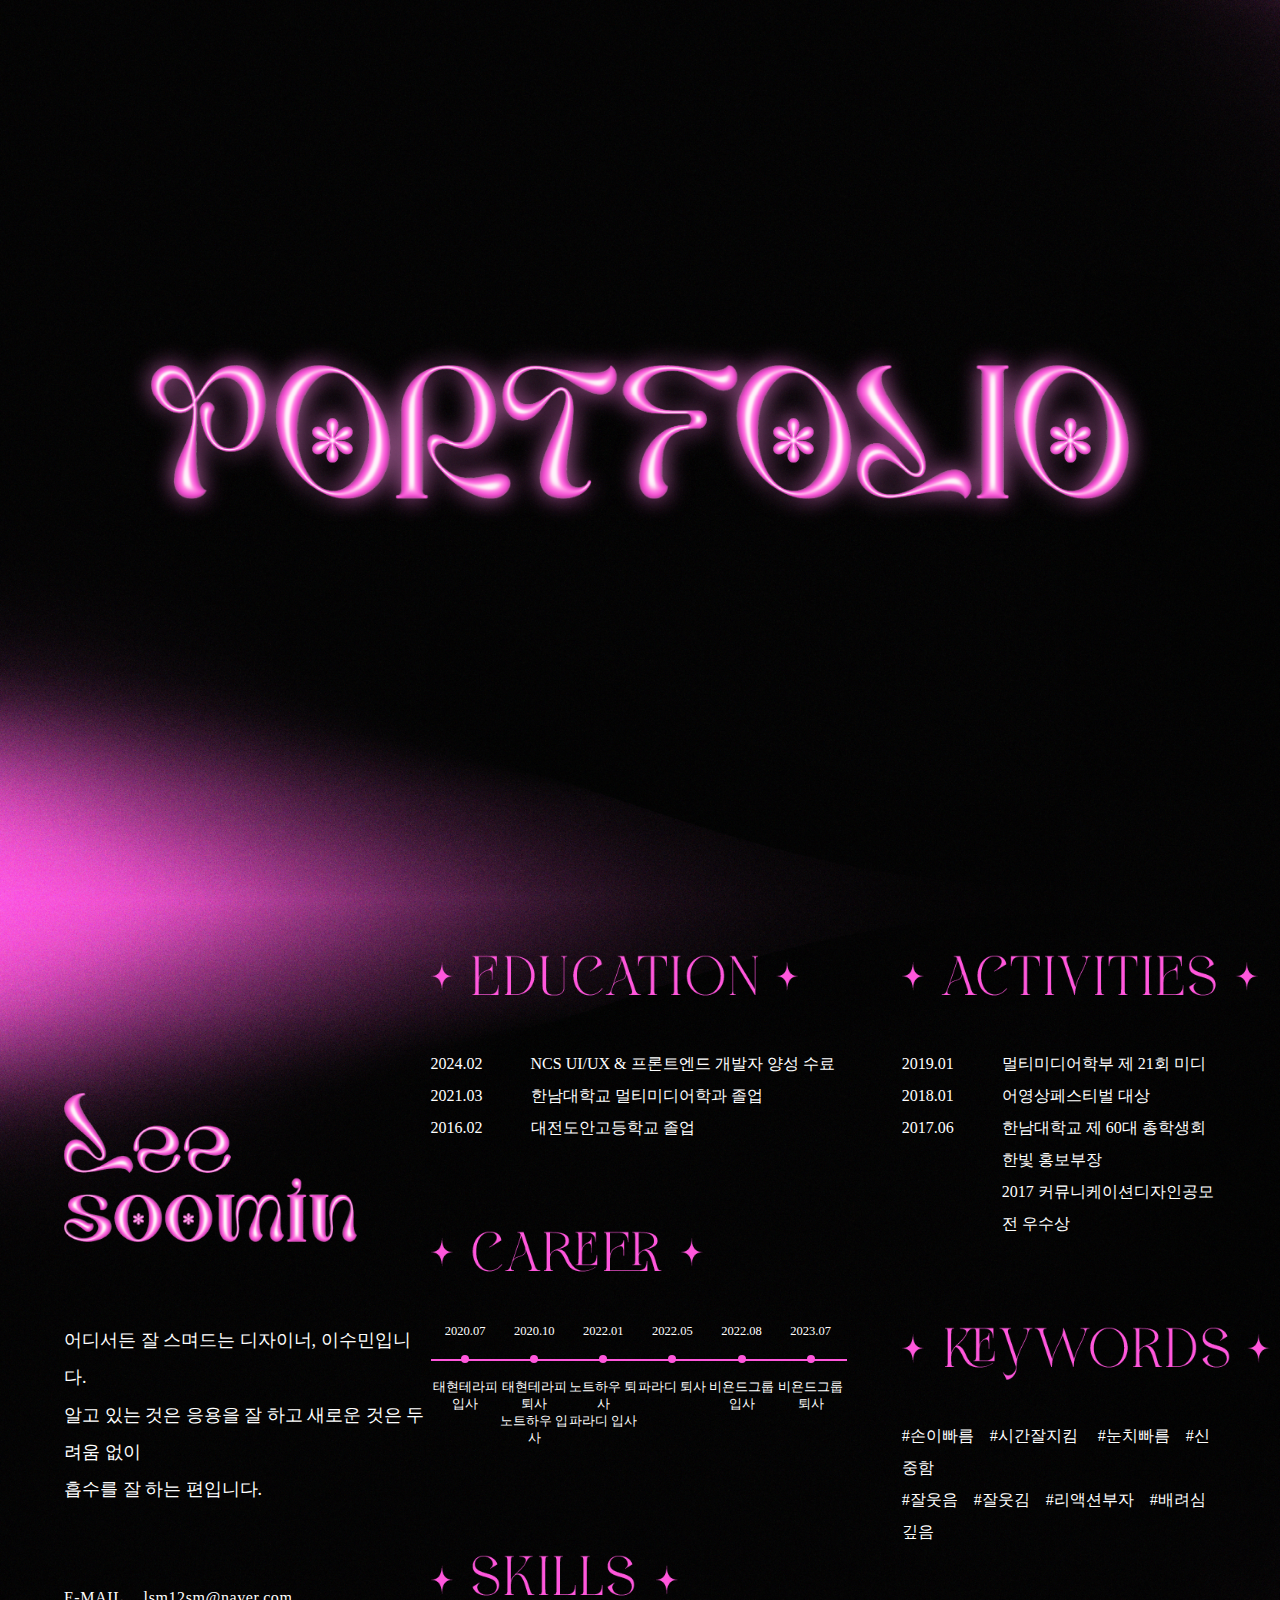
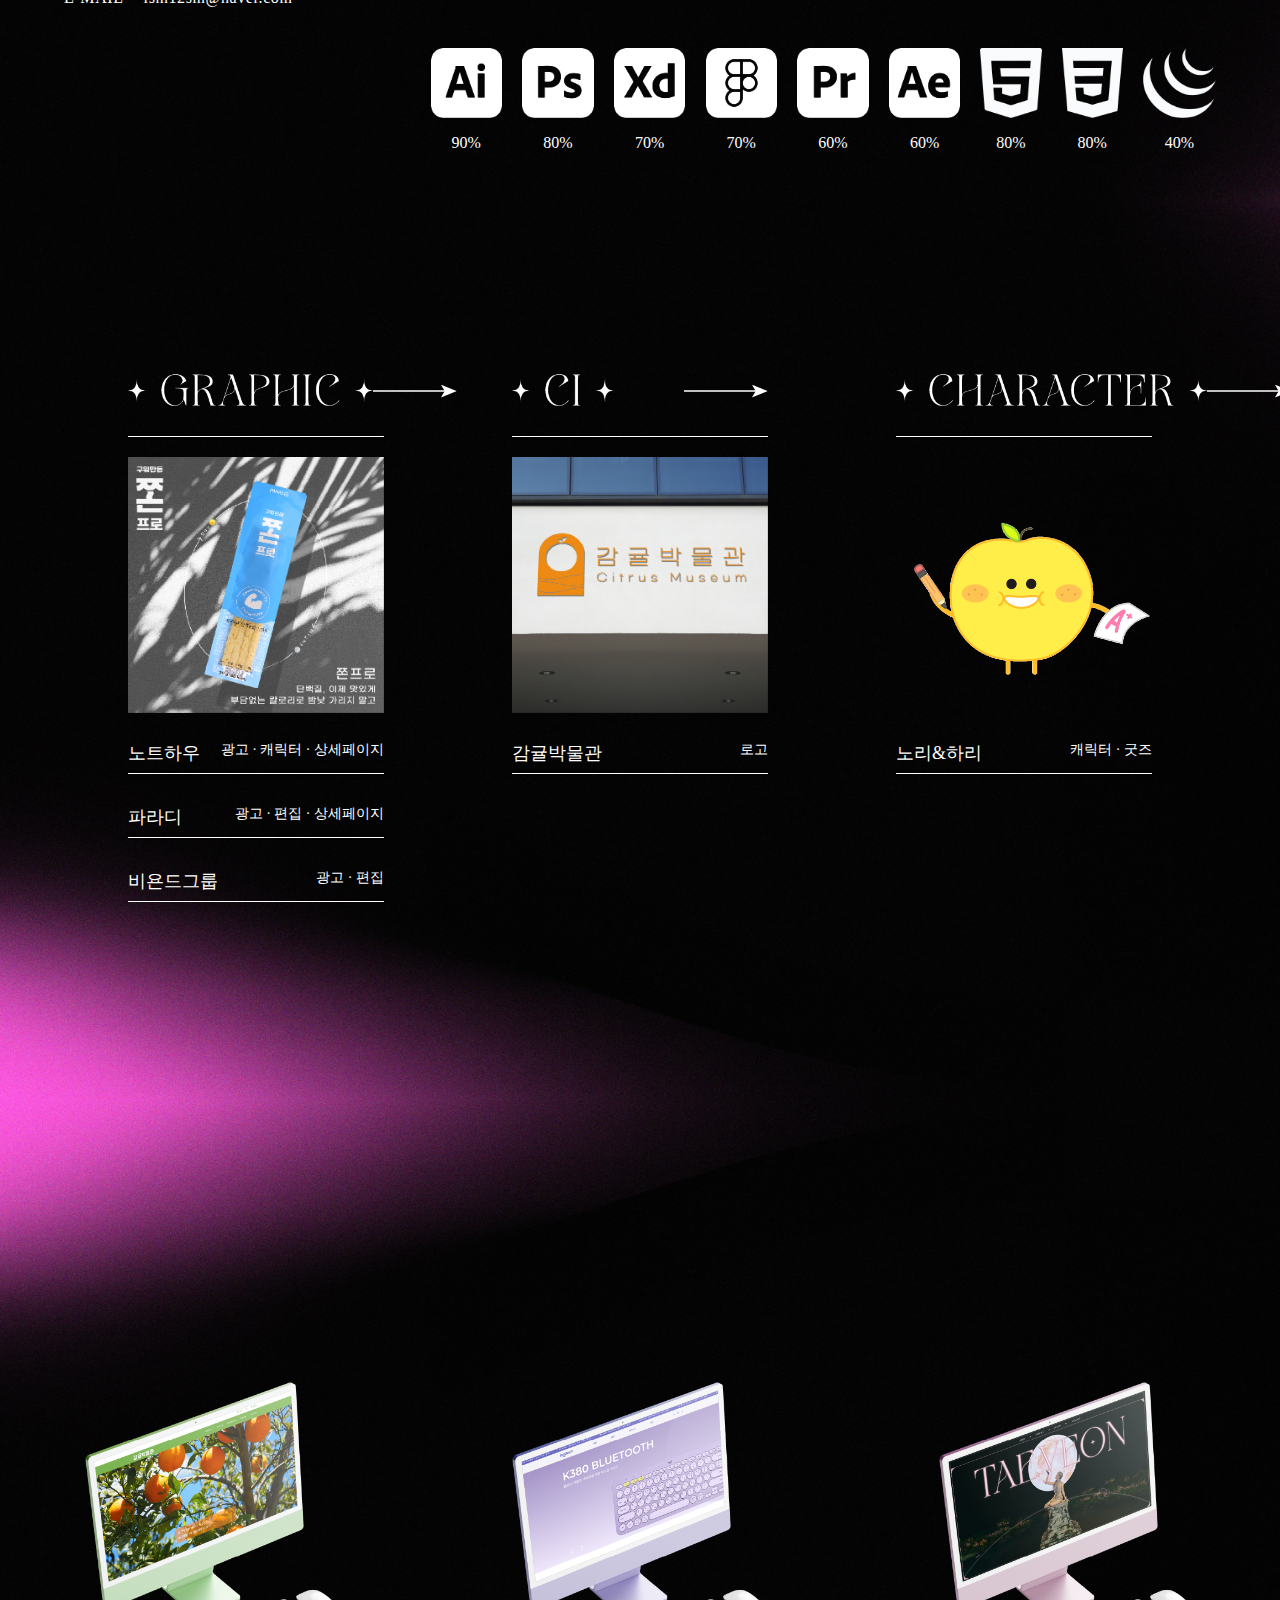
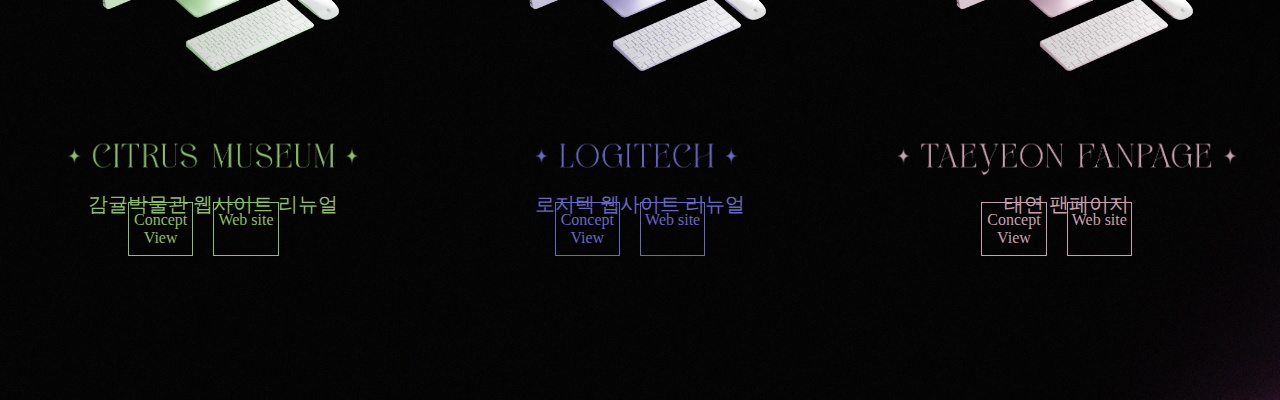
==== index.html @ 7dfdae72 "240124" ====
<!DOCTYPE html>
<html lang="en">
<head>
    <meta charset="UTF-8">
    <meta name="viewport" content="width=device-width, initial-scale=1.0">
    <title>Soomin's portfolio</title>
    <!-- 스타일 시트 연결 -->
    <link rel="stylesheet" href="style.css">
    <!-- remix icon 연결 -->
    <link href="https://cdn.jsdelivr.net/npm/remixicon@4.1.0/fonts/remixicon.css" rel="stylesheet"/>
    <!-- 자바스크립트 연결 -->
    <script src="js/jquery-3.7.1.min.js"></script>
    <!-- 외부스크립트연결 -->
    <script src="js/js.js"></script>
    <script src="js/jquery-ui.min.js"></script>
</head>
<body>
    <!-- <div class="scroll">
        <h2></h2>
    </div> -->
    <div class="wrap">
        <header>
            <ul>
                <li class="on"><a href="#">main</a></li>
                <li><a href="#">profile</a></li>
                <li><a href="#">design</a></li>
                <li><a href="#">publishing</a></li>
            </ul>
        </header>
        <section>
            <article class="main">
                <div class="main-txt">
                    <div class="designLogo">
                        <img src="img/main/design.png" alt="">
                    </div>
                    <div class="txtBox">
                        <div class="txt">
                            <img src="img/main/txt.png" alt="">
                            <div class="flower">
                                <img src="img/main/flower.png" alt="">
                                <img src="img/main/flower.png" alt="">
                                <img src="img/main/flower.png" alt="">
                            </div>
                        </div>
                    </div>
                </div>
                <div class="info">
                    <img src="img/main/2020-2024.png" alt="">
                    <img src="img/main/leesoomin.png" alt="">
                </div>
            </article>
            <article class="profile">
                <div class="profileBox">
                    <div class="soomin">
                        <div class="soominBox">
                            <img class="name" src="img/profile/name.png" alt="">
                            <img class="flower1" src="img/profile/flower.png" alt="">
                            <img class="flower2" src="img/profile/flower.png" alt="">
                        </div>
                        <span>어디서든 잘 스며드는 디자이너, 이수민입니다.
                            <br>알고 있는 것은 응용을 잘 하고 새로운 것은 두려움 없이
                            <br>흡수를 잘 하는 편입니다.
                        </span>
                        <div class="email">
                            <p>E-MAIL</p>
                            <p>lsm12sm@naver.com</p>
                        </div>
                    </div>
                    <div class="about">
                        <div class="top">
                            <div class="left">
                                <div class="edu">
                                    <div class="title">
                                        <img src="img/profile/edu.png" alt="">
                                    </div>
                                    <div class="list">
                                        <span>
                                            2024.02
                                            <br>2021.03  
                                            <br>2016.02 
                                        </span>
                                        <span>
                                            NCS UI/UX & 프론트엔드 개발자 양성 수료
                                            <br>한남대학교 멀티미디어학과 졸업
                                            <br>대전도안고등학교 졸업
                                        </span>
                                    </div>
                                </div>
                                <div class="career">
                                    <div class="title">
                                        <img src="img/profile/career.png" alt="">
                                    </div>
                                    <div class="year">
                                        <span>2020.07</span>
                                        <span>2020.10</span>
                                        <span>2022.01</span>
                                        <span>2022.05</span>
                                        <span>2022.08</span>
                                        <span>2023.07</span>
                                    </div>
                                    <div class="graph">
                                        <div class="line"></div>
                                        <div class="circleBox">
                                            <div class="circle"></div>
                                            <div class="circle"></div>
                                            <div class="circle"></div>
                                            <div class="circle"></div>
                                            <div class="circle"></div>
                                            <div class="circle"></div>
                                        </div>
                                    </div>
                                    <div class="txt">
                                        <span>태현테라피 입사</span>
                                        <span>태현테라피 퇴사
                                            <br>노트하우 입사</span>
                                        <span>노트하우 퇴사
                                            <br>파라디 입사</span>
                                        <span>파라디 퇴사</span>
                                        <span>비욘드그룹 입사</span>
                                        <span>비욘드그룹 퇴사</span>
                                    </div>
                                </div>
                            </div>
                            <div class="right">
                                <div class="act">
                                    <div class="title">
                                        <img src="img/profile/act.png" alt="">
                                    </div>
                                    <div class="list">
                                        <span>
                                            2019.01
                                            <br>2018.01
                                            <br>2017.06 
                                        </span>
                                        <span>
                                            멀티미디어학부 제 21회 미디어영상페스티벌 대상
                                            <br>한남대학교 제 60대 총학생회 한빛 홍보부장
                                            <br>2017 커뮤니케이션디자인공모전 우수상
                                        </span>
                                    </div>
                                </div>
                                <div class="key">
                                    <div class="title">
                                        <img src="img/profile/key.png" alt="">
                                    </div>
                                    <div class="list">
                                        <p>#손이빠름&emsp;#시간잘지킴&emsp; #눈치빠름&emsp;#신중함
                                            <br>#잘웃음&emsp;#잘웃김&emsp;#리액션부자&emsp;#배려심깊음</p>
                                    </div>
                                </div>
                            </div>
                        </div>
                        <div class="skill">
                            <div class="title">
                                <img src="img/profile/skill.png" alt="">
                            </div>
                            <div class="list">
                                <div class="ai">
                                    <img src="img/profile/ai.png" alt="">
                                    <p>90%</p>
                                </div>
                                <div class="ps">
                                    <img src="img/profile/ps.png" alt="">
                                    <p>80%</p>
                                </div>
                                <div class="xd">
                                    <img src="img/profile/xd.png" alt="">
                                    <p>70%</p>
                                </div>
                                <div class="figma">
                                    <img src="img/profile/figma.png" alt="">
                                    <p>70%</p>
                                </div>
                                <div class="pr">
                                    <img src="img/profile/pr.png" alt="">
                                    <p>60%</p>
                                </div>
                                <div class="ae">
                                    <img src="img/profile/ae.png" alt="">
                                    <p>60%</p>
                                </div>
                                <div class="html">
                                    <img src="img/profile/html.png" alt="">
                                    <p>80%</p>
                                </div>
                                <div class="css">
                                    <img src="img/profile/css.png" alt="">
                                    <p>80%</p>
                                </div>
                                <div class="jquery">
                                    <img src="img/profile/jquery.png" alt="">
                                    <p>40%</p>
                                </div>
                            </div>
                        </div>
                    </div>
                </div>
            </article>

            <article class="design">
                <div class="designBox">
                    <div class="graphic">
                        <div class="title">
                            <img src="img/design/graphic-txt.png" alt="">
                            <img src="img/design/arrow.png" alt="">
                        </div>
                        <div class="line"></div>
                        <div class="imgBox">
                            <img src="img/design/graphic-img.png" alt="">
                        </div>
                        <ul>
                            <li class="first-co"><p>노트하우</p><em>광고 · 캐릭터 · 상세페이지</em></li>
                            <li><span></span></li>
                            <li class="second-co"><p>파라디</p><em>광고 · 편집 · 상세페이지</em></li>
                            <li><span></span></li>
                            <li class="third-co"><p>비욘드그룹</p><em>광고 · 편집</em></li>
                            <li><span></span></li>
                        </ul>
                    </div>
    
                    <div class="ci">
                        <div class="title">
                            <img src="img/design/ci-txt.png" alt="">
                            <img src="img/design/arrow.png" alt="">
                        </div>
                        <div class="line"></div>
                        <div class="imgBox">
                            <img src="img/design/ci-img.png" alt="">
                        </div>
                        <ul>
                            <li class="first-co"><p>감귤박물관</p><em>로고</em></li>
                            <li><span></span></li>
                            <li></li>
                            <li></li>
                            <li></li>
                            <li></li>
                        </ul>
                    </div>

                    <div class="character">
                        <div class="title">
                            <img src="img/design/character-txt.png" alt="">
                            <img src="img/design/arrow.png" alt="">
                        </div>
                        <div class="line"></div>
                        <div class="imgBox">
                            <img src="img/design/gif.gif" alt="">
                        </div>
                        <ul>
                            <li class="first-co"><p>노리&하리</p><em>캐릭터 · 굿즈</em></li>
                            <li><span></span></li>
                            <li></li>
                            <li></li>
                            <li></li>
                            <li></li>
                        </ul>
                    </div>
                </div>

                <div class="detailBox" style="pointer-events: none;">
                    <div class="knote" style="pointer-events: none;">
                        <div class="innerBox">
                            <div class="txtBox">
                                <img class="title" src="img/design/inside/knote-txt.png" alt="">
                                <h2>노트하우 인하우스 디자이너</h2>
                                <div class="line"></div>
                                <div class="info">
                                    <span>개인 프로젝트
                                    <br><b>디자인</b>&nbsp;&nbsp;&nbsp;기여도 100%
                                </div>
                                <div class="program">
                                    <span>프로그램</span>
                                    <div class="skill">
                                        <img src="img/profile/ai.png" alt="">
                                        <img src="img/profile/ps.png" alt="">
                                    </div>
                                </div>
                                <div class="txt">
                                    <p>노트하우는 대학생이 본인의 노하우를 공유하며
                                        <br>수익을 얻을 수 있는 플랫폼입니다.
                                        <br>노트하우 인하우스 디자이너로 근무하였습니다.
                                    </p>
                                </div>
                                <div class="button">                        
                                    <p><a href="https://designerming.notion.site/designerming/Designer-SooMin-9f9e46bbdfe040c9aa5f3961d6adcdc8" target="_blank">더 많은 작업물 보기</a></p>
                                </div>
                            </div>
                            <div class="space"></div>
                            <div class="imgBox">
                                <img src="img/design/inside/knotehow/01.png" alt="">
                                <img src="img/design/inside/knotehow/02.png" alt="">
                                <img src="img/design/inside/knotehow/03.png" alt="">
                                <img src="img/design/inside/knotehow/04.png" alt="">
                                <img src="img/design/inside/knotehow/05.png" alt="">
                                <img src="img/design/inside/knotehow/06.png" alt="">
                            </div>
                            <div class="back">
                                <img src="img/publishing/back.png" alt="">
                            </div>
                        </div>
                    </div>

                    <div class="paradis" style="pointer-events: none;">
                        <div class="innerBox">
                            <div class="txtBox">
                                <img class="title" src="img/design/inside/paradis-txt.png" alt="">
                                <h2>파라디 인하우스 디자이너</h2>
                                <div class="line"></div>
                                <div class="info">
                                    <span>개인 프로젝트
                                    <br><b>디자인</b>&nbsp;&nbsp;&nbsp;기여도 100%
                                </div>
                                <div class="program">
                                    <span>프로그램</span>
                                    <div class="skill">
                                        <img src="img/profile/ai.png" alt="">
                                        <img src="img/profile/ps.png" alt="">
                                    </div>
                                </div>
                                <div class="txt">
                                    <p>파라디는 단백질 쫀디기, 이에 잘 붙지 않는 오란다 등
                                        <br>다양한 간식을 만드는 곳입니다.
                                        <br>파라디 인하우스 디자이너로 근무하였습니다. 
                                    </p>
                                </div>
                                <div class="button">                        
                                    <p><a href="https://designerming.notion.site/designerming/Designer-SooMin-9f9e46bbdfe040c9aa5f3961d6adcdc8" target="_blank">더 많은 작업물 보기</a></p>
                                </div>
                            </div>
                            <div class="space"></div>
                            <div class="imgBox">
                                <img src="img/design/inside/paradis/01.png" alt="">
                                <img src="img/design/inside/paradis/02.png" alt="">
                                <img src="img/design/inside/paradis/03.png" alt="">
                                <img src="img/design/inside/paradis/04.png" alt="">
                                <img src="img/design/inside/paradis/05.png" alt="">
                                <img src="img/design/inside/paradis/06.png" alt="">
                            </div>
                            <div class="back">
                                <img src="img/publishing/back.png" alt="">
                            </div>
                        </div>
                    </div>
    
                    <div class="beyond" style="pointer-events: none;">
                        <div class="innerBox">
                            <div class="txtBox">
                                <img class="title" src="img/design/inside/beyond-txt.png" alt="">
                                <h2>비욘드 그룹 인하우스 디자이너</h2>
                                <div class="line"></div>
                                <div class="info">
                                    <span>개인 프로젝트
                                    <br><b>디자인</b>&nbsp;&nbsp;&nbsp;기여도 100%
                                </div>
                                <div class="program">
                                    <span>프로그램</span>
                                    <div class="skill">
                                        <img src="img/profile/ai.png" alt="">
                                        <img src="img/profile/ps.png" alt="">
                                    </div>
                                </div>
                                <div class="txt">
                                    <p>비욘드 그룹은 대전, 옥천에 필라테스 센터와
                                        <br>피티 센터를 운영하는 곳입니다.
                                        <br>비욘드 그룹 인하우스 디자이너로 근무하였습니다.  
                                    </p>
                                </div>
                                <div class="button">                        
                                    <p><a href="https://designerming.notion.site/designerming/Designer-SooMin-9f9e46bbdfe040c9aa5f3961d6adcdc8" target="_blank">더 많은 작업물 보기</a></p>
                                </div>
                            </div>
                            <div class="space"></div>
                            <div class="imgBox">
                                <img src="img/design/inside/beyond/01.png" alt="">
                                <img src="img/design/inside/beyond/02.png" alt="">
                                <img src="img/design/inside/beyond/03.png" alt="">
                                <img src="img/design/inside/beyond/04.png" alt="">
                                <img src="img/design/inside/beyond/05.png" alt="">
                                <img src="img/design/inside/beyond/06.png" alt="">
                            </div>
                            <div class="back">
                                <img src="img/publishing/back.png" alt="">
                            </div>
                        </div>
                    </div>

                    <div class="citrus-ci" style="pointer-events: none;" >
                        <div class="innerBox">
                            <div class="txtBox">
                                <img class="title" src="img/design/inside/ci-txt.png" alt="">
                                <h2>감귤박물관 로고</h2>
                                <div class="line"></div>
                                <div class="info">
                                    <span>개인 프로젝트
                                    <br><b>디자인</b>&nbsp;&nbsp;&nbsp;기여도 100%
                                </div>
                                <div class="program">
                                    <span>프로그램</span>
                                    <div class="skill">
                                        <img src="img/profile/ai.png" alt="">
                                        <img src="img/profile/ps.png" alt="">
                                    </div>
                                </div>
                                <div class="txt">
                                    <p>감귤박물관 홈페이지 리뉴얼을 하면서
                                        <br>CI가 없다는 점이 아쉬워 로고 작업을
                                        <br>진행하였습니다.  
                                    </p>
                                </div>
                                <div class="button">                        
                                    <p><a href="https://designerming.notion.site/designerming/Designer-SooMin-9f9e46bbdfe040c9aa5f3961d6adcdc8" target="_blank">더 많은 작업물 보기</a></p>
                                </div>
                            </div>
                            <div class="space"></div>
                            <div class="imgBox">
                                <img src="img/design/inside/ci/01.png" alt="">
                                <img src="img/design/inside/ci/02.png" alt="">
                                <img src="img/design/inside/ci/03.png" alt="">
                            </div>
                            <div class="back">
                                <img src="img/publishing/back.png" alt="">
                            </div>
                        </div>
                    </div>

                    <div class="nori" style="pointer-events: none;" >
                        <div class="innerBox">
                            <div class="txtBox">
                                <img class="title" src="img/design/inside/character-txt.png" alt="">
                                <h2>노리 & 하리 캐릭터</h2>
                                <div class="line"></div>
                                <div class="info">
                                    <span>개인 프로젝트
                                    <br><b>디자인</b>&nbsp;&nbsp;&nbsp;기여도 100%
                                </div>
                                <div class="program">
                                    <span>프로그램</span>
                                    <div class="skill">
                                        <img src="img/profile/ai.png" alt="">
                                        <img src="img/profile/ps.png" alt="">
                                    </div>
                                </div>
                                <div class="txt">
                                    <p>노리는 후배, 하리는 선배 컨셉이며
                                        <br>웹툰, 굿즈, 웹사이트, 광고 이미지 등
                                        <br>여러 디자인에 활용하였습니다.  
                                    </p>
                                </div>
                                <div class="button">                        
                                    <p><a href="https://designerming.notion.site/designerming/Designer-SooMin-9f9e46bbdfe040c9aa5f3961d6adcdc8" target="_blank">더 많은 작업물 보기</a></p>
                                </div>
                            </div>
                            <div class="space"></div>
                            <div class="imgBox">
                                <img src="img/design/inside/character/01.gif" alt="">
                                <img src="img/design/inside/character/02.gif" alt="">
                                <img src="img/design/inside/character/03.png" alt="">
                                <img src="img/design/inside/character/04.png" alt="">
                                <img src="img/design/inside/character/05.png" alt="">
                                <img src="img/design/inside/character/06.png" alt="">
                                <img src="img/design/inside/character/07.png" alt="">
                                <img src="img/design/inside/character/08.png" alt="">
                                <img src="img/design/inside/character/09.png" alt="">
                            </div>
                            <div class="back">
                                <img src="img/publishing/back.png" alt="">
                            </div>
                        </div>
                    </div>
                </div>
            </article>

            <article class="pub">
                <div class="citrus">
                    <div class="back">
                        <img src="img/publishing/back.png" alt="">
                    </div>
                    <div class="title">                        
                        <img src="img/publishing/citrus.png" alt="">
                        <h2>감귤박물관 웹사이트 리뉴얼</h2>
                    </div>
                    <div class="citrusBox">
                        <div class="txtBox">
                            <h2>감귤박물관 리디자인</h2>
                            <div class="line"></div>
                            <div class="info">
                                <span>개인 프로젝트
                                <br><b>디자인</b>&nbsp;&nbsp;&nbsp;기여도 100%
                                <br><b>구현</b>&nbsp;&nbsp;&nbsp;&nbsp;&nbsp;&nbsp;기여도 90%</span>
                            </div>
                            <div class="program">
                                <span>프로그램</span>
                                <div class="imgBox">
                                    <img src="img/profile/ai.png" alt="">
                                    <img src="img/profile/ps.png" alt="">
                                    <img src="img/profile/figma.png" alt="">
                                    <img src="img/profile/html.png" alt="">
                                    <img src="img/profile/css.png" alt="">
                                    <img src="img/profile/jquery.png" alt="">
                                </div>
                            </div>
                            <div class="txt">
                                <p>제주도 서귀포에 위치한 감귤박물관 홈페이지를
                                    <br>리디자인하였습니다.</p>
                            </div>
                        </div>
                        <div class="space"></div>                        
                        <div class="imac">
                            <div class="more">
                                <img src="img/publishing/citrus-more.png" alt="">
                            </div>
                            <img src="img/publishing/citrus-imac.png" alt="" class="image">
                        </div>
                        <div class="button">
                            <p class="btn-CV">Concept View</p>
                            <p><a href="http://lsm12sm.dothome.co.kr/project001/" target="_blank">Web site</a></p>
                        </div>
                    </div>
                </div>

                <div class="logi">
                    <div class="back">
                        <img src="img/publishing/back.png" alt="">
                    </div>
                    <div class="title">
                        
                        <img src="img/publishing/logi.png" alt="">
                        <h2>로지텍 웹사이트 리뉴얼</h2>
                    </div>
                    <div class="logiBox">
                        <div class="txtBox">
                            <h2>로지텍 리디자인</h2>
                            <div class="line"></div>
                            <div class="info">
                                <span>개인 프로젝트
                                <br><b>디자인</b>&nbsp;&nbsp;&nbsp;기여도 100%
                                <br><b>구현</b>&nbsp;&nbsp;&nbsp;&nbsp;&nbsp;&nbsp;기여도 90%</span>
                            </div>
                            <div class="program">
                                <span>프로그램</span>
                                <div class="imgBox">
                                    <img src="img/profile/ai.png" alt="">
                                    <img src="img/profile/ps.png" alt="">
                                    <img src="img/profile/figma.png" alt="">
                                    <img src="img/profile/html.png" alt="">
                                    <img src="img/profile/css.png" alt="">
                                    <img src="img/profile/jquery.png" alt="">
                                </div>
                            </div>
                            <div class="txt">
                                <p>로지텍 홈페이지 키보드 전용 웹사이트로
                                    <br>리디자인하였습니다.</p>
                            </div>
                        </div>
                        <div class="space"></div>                        
                        <div class="imac">
                            <div class="more">
                                <img src="img/publishing/logi-more.png" alt="">
                            </div>                 
                            <img src="img/publishing/logi-imac.png" alt="" class="image">
                        </div>
                        <div class="button">
                            <p class="btn-CV">Concept View</p>
                            <p><a href="http://lsm12sm.dothome.co.kr/project002/" target="_blank">Web site</a></p>
                        </div>
                    </div>
                </div>

                <div class="ty">
                    <div class="back">
                        <img src="img/publishing/back.png" alt="">
                        </div>
                    <div class="title">
                        <img src="img/publishing/ty.png" alt="">
                        <h2>태연 팬페이지</h2>                      
                    </div>
                    <div class="tyBox">
                        <div class="txtBox">
                            <h2>태연 팬페이지</h2>
                            <div class="line"></div>
                            <div class="info">
                                <span>개인 프로젝트
                                <br><b>디자인</b>&nbsp;&nbsp;&nbsp;기여도 100%
                                <br><b>구현</b>&nbsp;&nbsp;&nbsp;&nbsp;&nbsp;&nbsp;기여도 90%</span>
                            </div>
                            <div class="program">
                                <span>프로그램</span>
                                <div class="imgBox">
                                    <img src="img/profile/ai.png" alt="">
                                    <img src="img/profile/ps.png" alt="">
                                    <img src="img/profile/html.png" alt="">
                                    <img src="img/profile/css.png" alt="">
                                    <img src="img/profile/jquery.png" alt="">
                                </div>
                            </div>
                            <div class="txt">
                                <p>제가 제일 좋아하는 태연 팬페이지를                                    
                                    <br>디자인하고 퍼블리싱하였습니다.</p>
                            </div>
                        </div>
                        <div class="space"></div>
                        <div class="imac">
                            <div class="more">
                                <img src="img/publishing/ty-more.png" alt="">
                            </div>                          
                            <img src="img/publishing/ty-imac.png" alt="" class="image">
                        </div>
                        <div class="button">
                            <p class="btn-CV">Concept View</p>
                            <p><a href="http://lsm12sm.dothome.co.kr/project003/" target="_blank">Web site</a></p>
                        </div>
                    </div>
                </div>
                <div class="conceptView">
                    <i class="ri-close-line"></i>
                    <div class="citrus-CV">
                        <img src="img/publishing/citrus-CV.png" alt="">
                    </div>
                    <div class="logi-CV">
                        <img src="img/publishing/logi-CV.png" alt="">
                    </div>
                    <div class="ty-CV">
                        <img src="img/publishing/ty-CV.png" alt="">
                    </div>
                </div>
            </article>
        </section>
    </div>
</body>
</html>
---- style.css ----
@charset "UTF-8";

/* 폰트 설정 */
@font-face {
    font-family: 'GmarketSansMedium';
    src: url('https://cdn.jsdelivr.net/gh/projectnoonnu/noonfonts_2001@1.1/GmarketSansMedium.woff') format('woff');
    font-weight: normal;
    font-style: normal;
}
@import url("https://cdn.jsdelivr.net/gh/orioncactus/pretendard@v1.3.9/dist/web/variable/pretendardvariable.min.css");

/* reset */
* {
    margin: 0;
    padding: 0;
}
ul,ol {
    list-style: none;
}
a {
    text-decoration: none;
    color: #333;
}
img {
    border: none;
    vertical-align: bottom;
}
span {
    color: #fff;
}
p {
    color: #fff;
}
h2 {
    color: #fff;
    font-family: 'GmarketSansLight';
    font-weight: 100;
    font-size: 32px;
    margin-bottom: 36px;
}
a {
    color: #fff;
}
em {
    font-style: normal;
    font-weight: 200;
    color: #fff;
    font-size: 14px;
}

/* 스크롤 위치 보기 */
.scroll {
    position: fixed;
    top: 50px;
    left: 50px;
    z-index: 100;
}
.scroll h2 {
    color: #fff;
}

/* body.on 설정 ------------------------------------------------------------- */
body.on {
    width: 100%;
    height: 100vh;
    overflow: hidden;
}

/* wrap 설정 ---------------------------------------------------------------- */
.wrap {
    width: 100%;
}

/* header 설정 --------------------------------------------------------------- */
header {
    width: 100%;
    height: 80px;
    position: fixed;
    z-index: 100;
    opacity: 0;
    transition: all 2s;
}
header.on {
    opacity: 1;
}
header ul {
    display: flex;
    width: 98%;
    height: 100%;
    justify-content: right;
    align-items: center;
}
header li {
    width: 100px;
    height: 28px;
    text-align: center;
    margin: 0px 8px;
    padding: 20px;
    overflow: hidden;
}
header li a {
    font-family: 'GmarketSansLight';
    font-size: 20px;
    color: #fff;
}
header li a:hover {
    font-family: 'GmarketSansMedium';
    /* border-bottom: 1px solid #FF57DC; */
    color: #FF57DC;
}
header li.on a {
    font-family: 'GmarketSansMedium';
    /* border-bottom: 1px solid #FF57DC; */
    color: #FF57DC;
}

/* section 설정 --------------------------------------------------------------- */
section {
    width: 100%;
    height: 200vh;
}

/* main 설정 --------------------------------------------------------------- */
.main {
    width: 100%;
    height: 100vh;
    background-image: url(img/main/bg.png);
    background-repeat: no-repeat;
    background-size: cover;
    position: relative;
}

.main .main-txt {
    width: 100%;
    height: 100%;
    position: relative;
}
.main .main-txt .designLogo {
    position: absolute;
    width: 15%;
    height: 9%;
    top: 30%;
    left: 10%;
    overflow: hidden;
    z-index: 100;
}
.main .main-txt .designLogo img {
    position: absolute;
    width: 100%;
    top: 100%;
    transition: all 1s;
    cursor: pointer;
}
.main .main-txt .designLogo.on img {
    top: 0%;
}

.main .txtBox {
    width: 100%;
    height: 100%;
    position: relative;
    display: flex;
    flex-direction: column;
    justify-content: center;
    align-items: center;
    opacity: 0;
    transition: all 3s;
}
.main.on .txtBox {
    opacity: 1;
}
.main .txtBox .txt {
    width: 80%;
    height: 24%;
    position: relative;
}
.main .txtBox .txt img:nth-child(1) {
    width: 100%;
    position: absolute;
    left: 0;
    top: 0;
}
.main .txtBox .flower {
    position: relative;
    width: 100%;
    height: 100%;
}
.main .txtBox .flower img:nth-child(1){
    position: absolute;
    top: 35%;
    left: 18%;
    width: 4%;
    animation: rotate 5s linear infinite;
}
.main .txtBox .flower img:nth-child(2){
    position: absolute;
    top: 35%;
    right: 33%;
    width: 4%;
    animation: rotate 5s linear infinite;
}
.main .txtBox .flower img:nth-child(3){
    position: absolute;
    top: 35%;
    right: 6%;
    width: 4%;
    animation: rotate 5s linear infinite;
}
@keyframes rotate{
    0% {
        transform: rotate(0deg);
    }
    100% {
        transform: rotate(360deg);
    }
}

.main .info img:nth-child(1) {
    position: absolute;
    left: 5%;
    bottom: 5%;
    width: 10%;
    opacity: 0;
    transition: all 2s;
    cursor: pointer;
}
.main .info img:nth-child(2) {
    position: absolute;
    right: 5%;
    bottom: 5%;
    width: 10%;
    opacity: 0;
    transition: all 2s;
    cursor: pointer;
}
.main .info.on img {
    opacity: 1;
}

/* profile 설정 ------------------------------------------------------------ */
.profile {
    width: 100%;
    height: 100vh;
    background-image: url(img/profile/bg.png);
    background-repeat: no-repeat;
    background-size: cover;
}
.profileBox {
    width: 90%;
    height: 100%;
    margin: 0 auto;
    display: flex;
    justify-content: center;
    align-items: center;
}

.soomin {
    width: 35%;
    height: auto;
    display: flex;
    flex-direction: column;
    justify-content: center;
    margin: auto 0;
}
.soomin .soominBox {
    width: 100%;
    height: auto;
    position: relative;
    margin-bottom: 80px;
}
.soomin .soominBox .name {
    width: 80%;
}
.soomin .soominBox .flower1 {
    width: 3%;
    position: absolute;
    bottom: 11.2%;
    left: 18.8%;
    animation: rotate 5s linear infinite;
}
.soomin .soominBox .flower2 {
    width: 3%;
    position: absolute;
    bottom: 11.2%;
    left: 32.5%;
    animation: rotate 5s linear infinite;
}
.soomin span {
    font-family: 'pretendard';
    font-size: 18px;
    line-height: 28pt;
    margin-bottom: 80px;
}
.soomin .email {
    display: flex;
}
.soomin .email p {
    display: block;
    margin-right: 20px;
    font-size: 16px;
    letter-spacing: 0.6px;
}

.profile .about {
    width: 75%;
    height: auto;
    margin: auto 0;
}
.profile .about .top {
    display: flex;
    width: 100%;
    height: 100%;
}
.profile .title {
    width: auto;
    height: 20%;
    margin-bottom: 40px;
}
.profile .title img {
    width: auto;
    height: 60px;
}

.profile .about .top .left {
    width: 60%;
    height: 100%;
}
.profile .edu .list {
    display: flex;
    margin-bottom: 80px;
}
.profile .edu .list span {
    font-size: 16px;
    line-height: 2;
    margin-right: 48px;
}

.profile .career {
    width: 88%;
    margin-bottom: 80px;
}
.profile .career span {
    font-size: 12.5px;
}
.profile .career .year {
    display: flex;
    justify-content: space-around;
}
.profile .career .year span {
    margin-bottom: 16px;
}
.profile .career .txt span {
    text-align: center;
    width: 16.6666%;
    margin-top: 16px;
}
.profile .career .txt {
    display: flex;
    justify-content: space-around;
}
.profile .career .graph {
    width: 100%;
    position: relative;
}
.profile .career .graph .line {
    border: 1px solid #FF57DC;
    position: absolute;
    width: 100%;
    top: 50%;
}
.profile .career .graph .circleBox {
    width: 100%;
    display: flex;
    justify-content: space-around;
    align-items: center;
}
.profile .career .graph .circle {
    width: 8px;
    height: 8px;
    background-color: #FF57DC;
    border-radius: 100%;
}
.profile .about .top .right {
    width: 40%;
    height: 100%;
}

.profile .act .list {
    display: flex;
    margin-bottom: 80px;
}
.profile .act .list span {
    font-size: 16px;
    line-height: 2;
}
.profile .act .list span:nth-child(1) {
    margin-right: 48px;
}
.profile .key .list p {
    font-size: 16px;
    line-height: 2;
}


.profile .skill {
    height: 100%;
}
.profile .skill .title {
    height: 6%;
}
.profile .skill .title img {
    height: 60px;
}
.profile .skill .list {
    display: flex;
    justify-content: space-between;
}
.profile .skill .list img {
    height: 70px;
    margin-bottom: 16px;
}
.profile .skill .list p {
    display: block;
    text-align: center;
    font-size: 16px;
}
/* design 설정 ------------------------------------------------------------- */
.design {
    width: 100%;
    height: 100vh;
    background-image: url(img/main/bg.png);
    background-repeat: no-repeat;
    background-size: cover;
    position: relative;
}
.designBox {
    width: 80%;
    height: 100vh;
    margin: 0 auto;
    display: flex;
    justify-content: space-between;
    align-items: center;
}
.designBox>div {
    width: 25%;
}
.designBox>div .title {
    height: 48px;
    display: flex;
    justify-content: space-between;
    align-items: center;
}
.designBox>div .title img:nth-child(1) {
    height: 100%;
}

.designBox>div .line {
    border-bottom: 1px solid #fff;
    margin: 20px 0;
}

.designBox>div .imgBox {
    width: 100%;
    height: 100%;
    margin-bottom: 28px;
}
.designBox>div .imgBox img {
    width: 100%;
}
.designBox>div ul {
    width: 100%;
}
.designBox>div li {
    height: 32px;
}

.designBox>div li p {
    font-family: 'GmarketSansLight';
    font-size: 18px;
    display: block;
    cursor: pointer;
}
.designBox>div .first-co {
    display: flex;
    justify-content: space-between;
}
.designBox>div .second-co {
    display: flex;
    justify-content: space-between;
}
.designBox>div .third-co {
    display: flex;
    justify-content: space-between;
}
.graphic .first-co:hover p {
    color: #EA417A;
    font-family: 'GmarketSansMedium';
}
.graphic .second-co:hover p {
    color: #46B5B7;
    font-family: 'GmarketSansMedium';
}
.graphic .third-co:hover p {
    color: #CE7C73;
    font-family: 'GmarketSansMedium';
}
.ci .first-co:hover p {
    color: #FE7E03;
    font-family: 'GmarketSansMedium';
}
.character .first-co:hover p {
    color: #ffed4a;
    font-family: 'GmarketSansMedium';
}
.designBox>div li span {
    display: block;
    border-bottom: 0.8px solid #fff;
}


/* design 내부 박스 설정 ----------------------------------*/
.detailBox {
    position: absolute;
    width: 100%;
    height: 100vh;
    z-index: 10;
    top: 0;
    left: 0;
}

.detailBox>div {
    position: absolute;
    width: 100%;
    height: 100vh;
    background-repeat: no-repeat;
    background-size: cover;
    z-index: 10;
    top: 0;
    left: 0;
    opacity: 0;
    pointer-events: none;
    transition: all 1s;
}
.detailBox .knote {
    background-image: url(img/design/inside/knote-bg.png);
}
.detailBox .paradis {
    background-image: url(img/design/inside/paradis-bg.png);
}
.detailBox .beyond {
    background-image: url(img/design/inside/beyond-bg.png);
}
.detailBox .citrus-ci {
    background-image: url(img/design/inside/ci-bg.png);
}
.detailBox .nori {
    background-image: url(img/design/inside/character-bg.png);
}
.detailBox>div.on {
    opacity: 1;
    pointer-events: auto;
}

.detailBox>div .innerBox {
    width: 70%;
    height: 100vh;
    display: flex;
    justify-content: space-between;
    align-items: center;
    margin: 0 auto;
}
.detailBox>div .innerBox .txtBox {
    width: 40%;
    height: auto;
}
.detailBox>div .innerBox .txtBox .title {
    width: auto;
    height: 32px;
    margin-bottom: 28px;
}
.detailBox>div .innerBox .txtBox .title img {
    height: 100%;
}
.detailBox>div .innerBox .txtBox .line {
    width: 20%;
    border: 0.5px solid #fff;
    margin-bottom: 28px;
}
.detailBox>div .innerBox .txtBox .info {
    margin-bottom: 28px;
}
.detailBox>div .innerBox .txtBox .info span {
    line-height: 2;
}
.detailBox>div .innerBox .txtBox .program {
    width: 70%;
    margin-bottom: 28px;
}
.detailBox>div .innerBox .txtBox .program span {
    margin-bottom: 12px;
    display: block;
}
.detailBox>div .innerBox .txtBox .program .skill {
    display: flex;
    width: 100%;
}
.detailBox>div .innerBox .txtBox .program .skill img {
    width: 32px;
    height: 32px;
    margin-right: 16px;
}
.detailBox>div .innerBox .txtBox .txt {
    width: 100%;
    margin-bottom: 28px;
}
.detailBox>div .innerBox .txtBox .txt p {
    display: block;
    line-height: 2;
    font-size: 18px;
}
.detailBox>div .innerBox .txtBox .button {
    width: 80%;
    display: flex;
}
.detailBox>div .innerBox .txtBox .button p {
    display: block;
    padding: 8px 0px;
    border: 0.8px solid #fff;
    margin-right: 20px;
    width: 160px;
    text-align: center;
    transition: all 0.4s;
    cursor: pointer;
}
.detailBox>div .innerBox .txtBox .button p:hover {
    background-color: #fff;
    color: #333;
}
.detailBox>div .innerBox .txtBox .button p:hover a {
    color: #333;
}

.detailBox>div .innerBox .space {
    width: 15%;
}

.detailBox>div .innerBox .imgBox {
    width: 600px;
    height: 600px;
    position: relative;
    overflow: hidden;
}
.detailBox>div .innerBox .imgBox img {
    position: absolute;
    width: 100%;
    left: -100%;
}
.detailBox>div .innerBox .imgBox img:hover {
    animation-play-state: paused;
}
.detailBox>div .innerBox .imgBox img:nth-child(1) {
    left: 0;
}

.detailBox .back img {
    display: none;
    position: absolute;
    z-index: 1000;
}
.detailBox .back.on img {
    display: block;
    position: absolute;
    width: 120px;
    right: 5%;
    bottom: 5%;
    cursor: pointer;
    z-index: 1000;
    -webkit-animation: shake-bottom 1.2s cubic-bezier(0.455, 0.030, 0.515, 0.955) both infinite;
	animation: shake-bottom 1.2s cubic-bezier(0.455, 0.030, 0.515, 0.955) both infinite;
}


/* publishing 설정 --------------------------------------------------------- */
.pub {
    width: 100%;
    height: 100vh;
    background-image: url(img/profile/bg.png);
    background-repeat: no-repeat;
    background-size: cover;
    position: relative;
    display: flex;
    overflow: hidden;
}

.pub .back img {
    display: none;
    position: absolute;
    z-index: 1000;
}
.pub .back.on img {
    position: absolute;
    width: 120px;
    right: 5%;
    bottom: 5%;
    cursor: pointer;
    z-index: 100;
    -webkit-animation: shake-bottom 1.2s cubic-bezier(0.455, 0.030, 0.515, 0.955) both infinite;
	animation: shake-bottom 1.2s cubic-bezier(0.455, 0.030, 0.515, 0.955) both infinite;
}
.citrus.on .back img {
    display: block;
}
.logi.on .back img {
    display: block;
}
.ty.on .back img {
    display: block;
}
@-webkit-keyframes shake-bottom {
    0%,
    100% {
        -webkit-transform: rotate(0deg);
        transform: rotate(0deg);
        -webkit-transform-origin: 50% 100%;
        transform-origin: 50% 100%;
    }
    10% {
        -webkit-transform: rotate(2deg);
        transform: rotate(2deg);
    }
    20%,
    40%,
    60% {
        -webkit-transform: rotate(-4deg);
        transform: rotate(-4deg);
    }
    30%,
    50%,
    70% {
        -webkit-transform: rotate(4deg);
        transform: rotate(4deg);
    }
    80% {
        -webkit-transform: rotate(-2deg);
        transform: rotate(-2deg);
    }
    90% {
        -webkit-transform: rotate(2deg);
        transform: rotate(2deg);
    }
}
@keyframes shake-bottom {
    0%,
    100% {
        -webkit-transform: rotate(0deg);
        transform: rotate(0deg);
        -webkit-transform-origin: 50% 100%;
        transform-origin: 50% 100%;
    }
    10% {
        -webkit-transform: rotate(2deg);
        transform: rotate(2deg);
    }
    20%,
    40%,
    60% {
        -webkit-transform: rotate(-4deg);
        transform: rotate(-4deg);
    }
    30%,
    50%,
    70% {
        -webkit-transform: rotate(4deg);
        transform: rotate(4deg);
    }
    80% {
        -webkit-transform: rotate(-2deg);
        transform: rotate(-2deg);
    }
    90% {
        -webkit-transform: rotate(2deg);
        transform: rotate(2deg);
    }
}

.pub>div {
    width: 33.3333%;
    position: relative;
    cursor: pointer;
    transition: all 1.2s;
    visibility: visible;
}

.pub>div .title {
    height: 4%;
    position: absolute;
    bottom: 25%;
    left: 50%;
    transform: translateX(-50%);
}
.pub>div .title h2 {
    display: block;
    text-align: center;
    font-size: 20px;
    margin-top: 16px;
}
.pub .citrus .title h2 {
    color: #8DBE68;
}
.pub .logi .title h2 {
    color: #6967C3;
}
.pub .ty .title h2 {
    color: #C6A2B0;
}
.pub>div .title img {
    height: 100%;
}
.pub>div .imac {
    width: 100%;
    height: auto;
    position: relative;
}
.pub>div .more {
    width: 100%;
    height: 100%;
    position: absolute;
}
.pub>div .more img {
    position: absolute;
    left: 50%;
    top: 50%;
    transform: translate(-50%, -50%);
    font-size: 20px;
    transition: all 0.4s;
    width: 200px;
    z-index: 100;
    opacity: 0;
}
.pub>div .imac:hover .more img {
    opacity: 1;
}

.pub>div .imac .image {
    width: 100%;
    height: auto;
    transition: all 0.4s;
}
.pub>div .imac:hover .image {
    opacity: 0.4;
}

.citrus.on {
    width: 100%;
    height: 100vh;
    background-image: url(img/publishing/citrus-bg.png);
    background-repeat: no-repeat;
    background-size: cover;
    position: absolute;
    top: 0;
    left: 0;
    z-index: 10;
    cursor: auto;
    visibility: visible;
    cursor: default;
}
.citrusBox {
    width: 60%;
    height: 95%;
    margin: 0 auto;
    display: flex;
    justify-content: center;
    align-items: center;
}

.logi.on {
    width: 100%;
    height: 100vh;
    background-image: url(img/publishing/logi-bg.png);
    background-repeat: no-repeat;
    background-size: cover;
    position: absolute;
    top: 0;
    left: 0;
    z-index: 10;
    cursor: default;
}
.logiBox {
    width: 60%;
    height: 95%;
    margin: 0 auto;
    display: flex;
    justify-content: center;
    align-items: center;
}
.ty.on {
    width: 100%;
    height: 100vh;
    background-image: url(img/publishing/ty-bg.png);
    background-repeat: no-repeat;
    background-size: cover;
    position: absolute;
    top: 0;
    left: 0;
    z-index: 10;
    cursor: default;
}
.tyBox {
    width: 60%;
    height: 95%;
    margin: 0 auto;
    display: flex;
    justify-content: center;
    align-items: center;
}
.pub>div.on .title {
    height: auto;
    position: absolute;
    width: 240px;
    left: 20%;
    bottom: 73%;
    transform: translateX(0);
}
.pub>div.on .title h2 {
    display: none;
}
.pub>div.on .title img {
    width: 100%;
}
.pub>div .txtBox {
    display: none;
}
.pub>div.on .txtBox {
    width: 40%;
    display: block;
}
.pub>div.on .txtBox .title {
    width: 60%;
    margin-bottom: 28px;
}
.pub>div.on .txtBox .title img {
    width: 100%;
}
.pub>div.on .txtBox .line {
    width: 20%;
    border: 0.5px solid #fff;
    margin-bottom: 28px;
}
.pub>div.on .txtBox .info {
    margin-bottom: 28px;
}
.pub>div.on .txtBox .info span {
    line-height: 2;
}
.pub>div.on .txtBox .program {
    width: 70%;
    margin-bottom: 28px;
}
.pub>div.on .txtBox .program span {
    margin-bottom: 12px;
    display: block;
}
.pub>div.on .txtBox .program .imgBox {
    display: flex;
    justify-content: space-between;
    width: 100%;
}
.pub>div.on .txtBox .program .imgBox img {
    width: 32px;
    height: 32px;
}
.pub>div.on .txtBox .txt {
    width: 100%;
    margin-bottom: 28px;
}
.pub>div.on .txtBox .txt p {
    display: block;
    line-height: 2;
    font-size: 18px;
}
.pub>div .button {
    width: 40%;
    display: flex;
    position: absolute;
    justify-content: space-between;
    bottom: 16%;
}
.pub>div.on .button {
    display: none;
    /* width: 15%;
    left: 20%;
    bottom: 30%; */
}
.pub>div .button p {
    display: block;
    padding: 8px 0px;
    margin-right: 20px;
    width: 120px;
    text-align: center;
    transition: all 0.4s;
    cursor: pointer;
}
.pub .citrus .button p {
    border: 0.8px solid #8DBE68;
    color: #8DBE68;
}
.pub .citrus .button p a {
    color: #8DBE68;
}
.pub .citrus .button p:hover {
    background-color: #8DBE68;
    color: #fff;
}
.pub .logi .button p {
    border: 0.8px solid #6967C3;
    color: #6967C3;
}
.pub .logi .button p a {
    color: #6967C3;
}
.pub .logi .button p:hover {
    background-color: #6967C3;
    color: #fff;
}
.pub .ty .button p {
    border: 0.8px solid #C6A2B0;
    color: #C6A2B0;
}
.pub .ty .button p a {
    color: #C6A2B0;
}
.pub .ty .button p:hover {
    background-color: #C6A2B0;
    color: #fff;
}
.pub>div .button p:hover a {
    color: #fff;
}

.pub>div.on .space {
    width: 20%;
}
.pub>div.on .imac {
    width: 40%;
}
.pub>div.on .imac img {
    width: 100%;
}
.pub>div .CV {
    position: absolute;
    width: 100%;
    height: 100%;
    overflow: auto;
}
.pub>div .CV img {
    width: 60%;
    position: absolute;
    top: 15%;
    left: 50%;
    transform: translateX(-50%);
}
.pub .conceptView {
    position: absolute;
    width: 100%;
    height: 100vh;
    overflow: hidden;
    cursor: default;
    transition: all 1s;
    opacity: 0;
    pointer-events: none;
}
.pub .conceptView.on {
    background-color: rgba(0, 0, 0, 0.6);
    opacity: 1;
    pointer-events: auto;
}
.pub .conceptView>div {
    opacity: 0;
    pointer-events: none;
}
.pub .conceptView>div.on {
    position: absolute;
    width: 70%;
    height: 80%;
    left: 50%;
    top: 50%;
    transform: translate(-50%,-50%);
    overflow-y: scroll;
    -ms-overflow-style: none; /* 인터넷 익스플로러 */
    scrollbar-width: none; /* 파이어폭스 */
    opacity: 1;
    pointer-events: auto;
    z-index: 100;
}
.pub .conceptView>div::-webkit-scrollbar {
    display: none; /* 크롬, 사파리, 오페라, 엣지 */
}
.pub .conceptView i {
    position: absolute;
    font-size: 36px;
    color: #fff;
    z-index: 1000;
    right: 15%;
    top: 10%;
    cursor: pointer;
    transition: all 0.8s;
}
.pub .conceptView i:hover {
    -webkit-animation: rotate-center 1s ease-in-out both;
    animation: rotate-center 1s ease-in-out both;
}
@-webkit-keyframes rotate-center {
    0% {
        -webkit-transform: rotate(0);
        transform: rotate(0);
    }
    100% {
        -webkit-transform: rotate(360deg);
        transform: rotate(360deg);
    }
}
@keyframes rotate-center {
    0% {
        -webkit-transform: rotate(0);
        transform: rotate(0);
    }
    100% {
        -webkit-transform: rotate(360deg);
        transform: rotate(360deg);
    }
}

.pub .conceptView>div img {
    width: 90%;
    height: auto;
    position: absolute;
    left: 50%;
    transform: translateX(-50%);
}
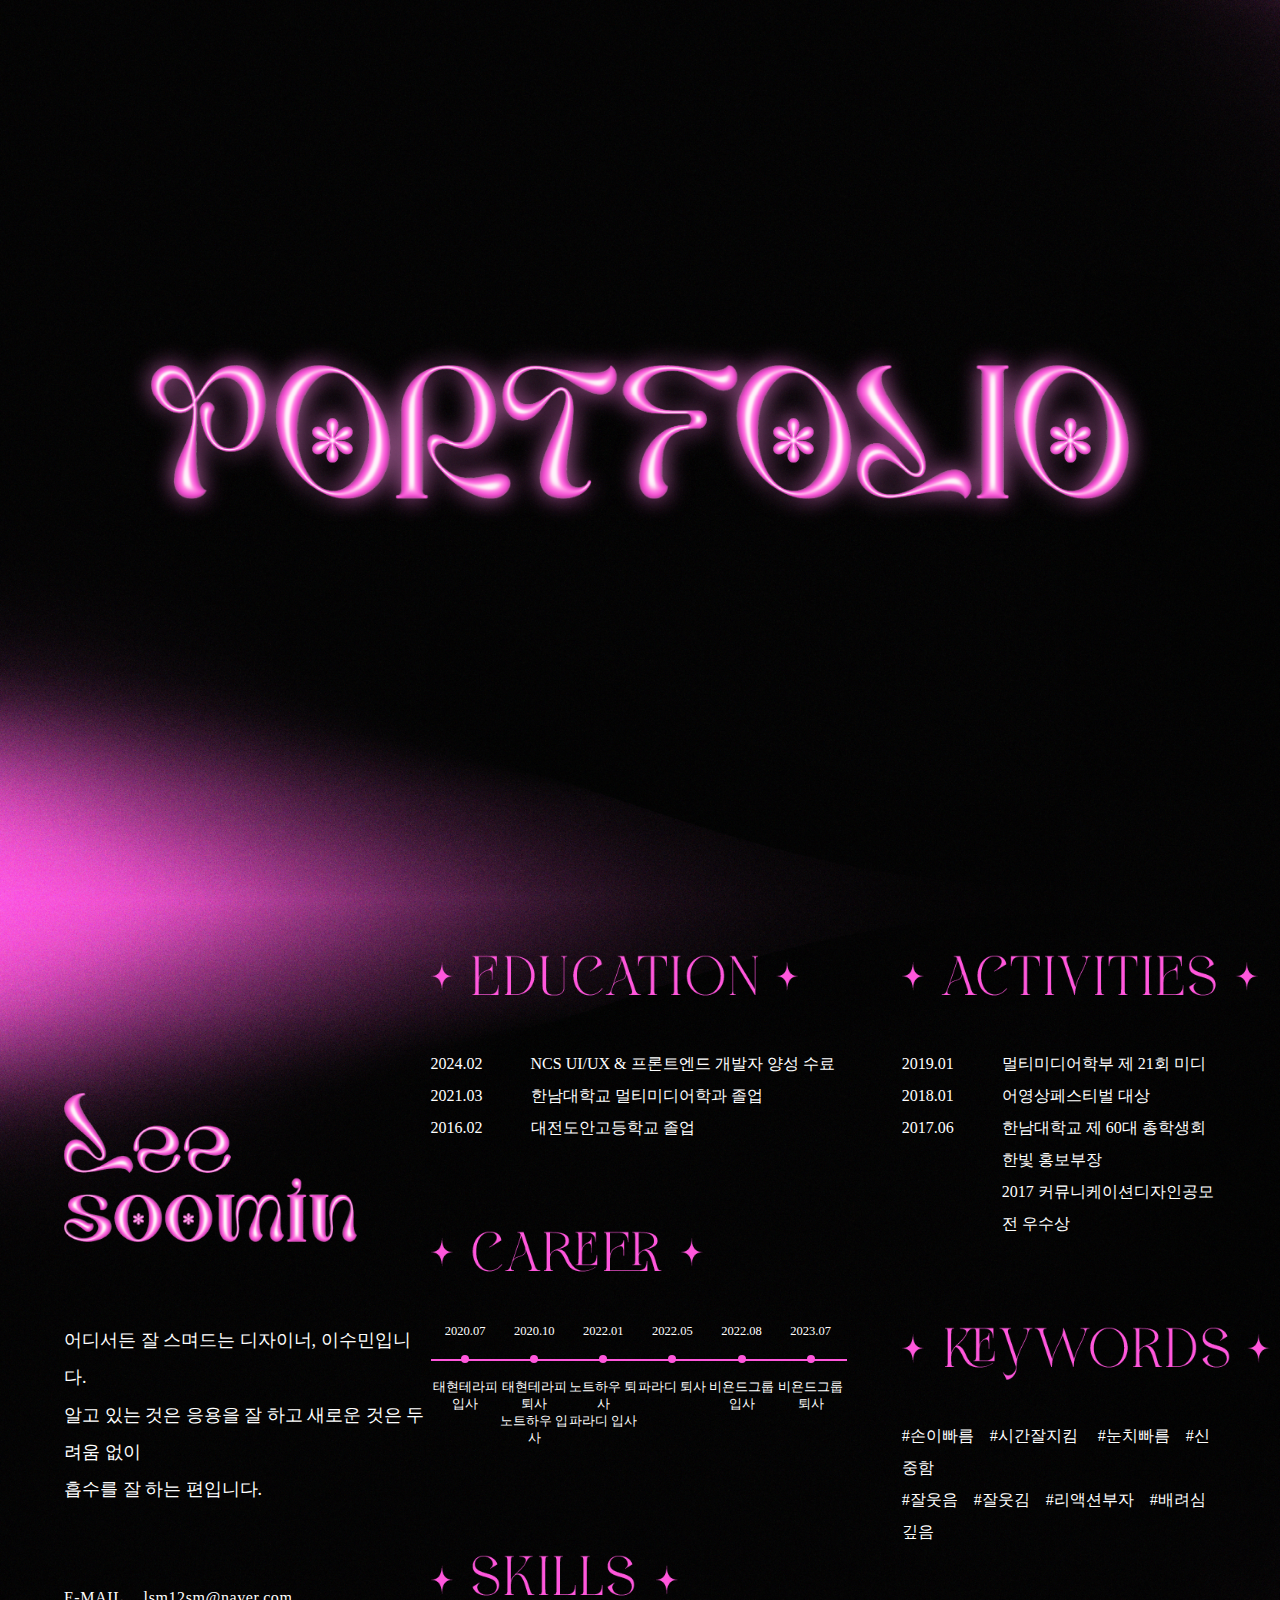
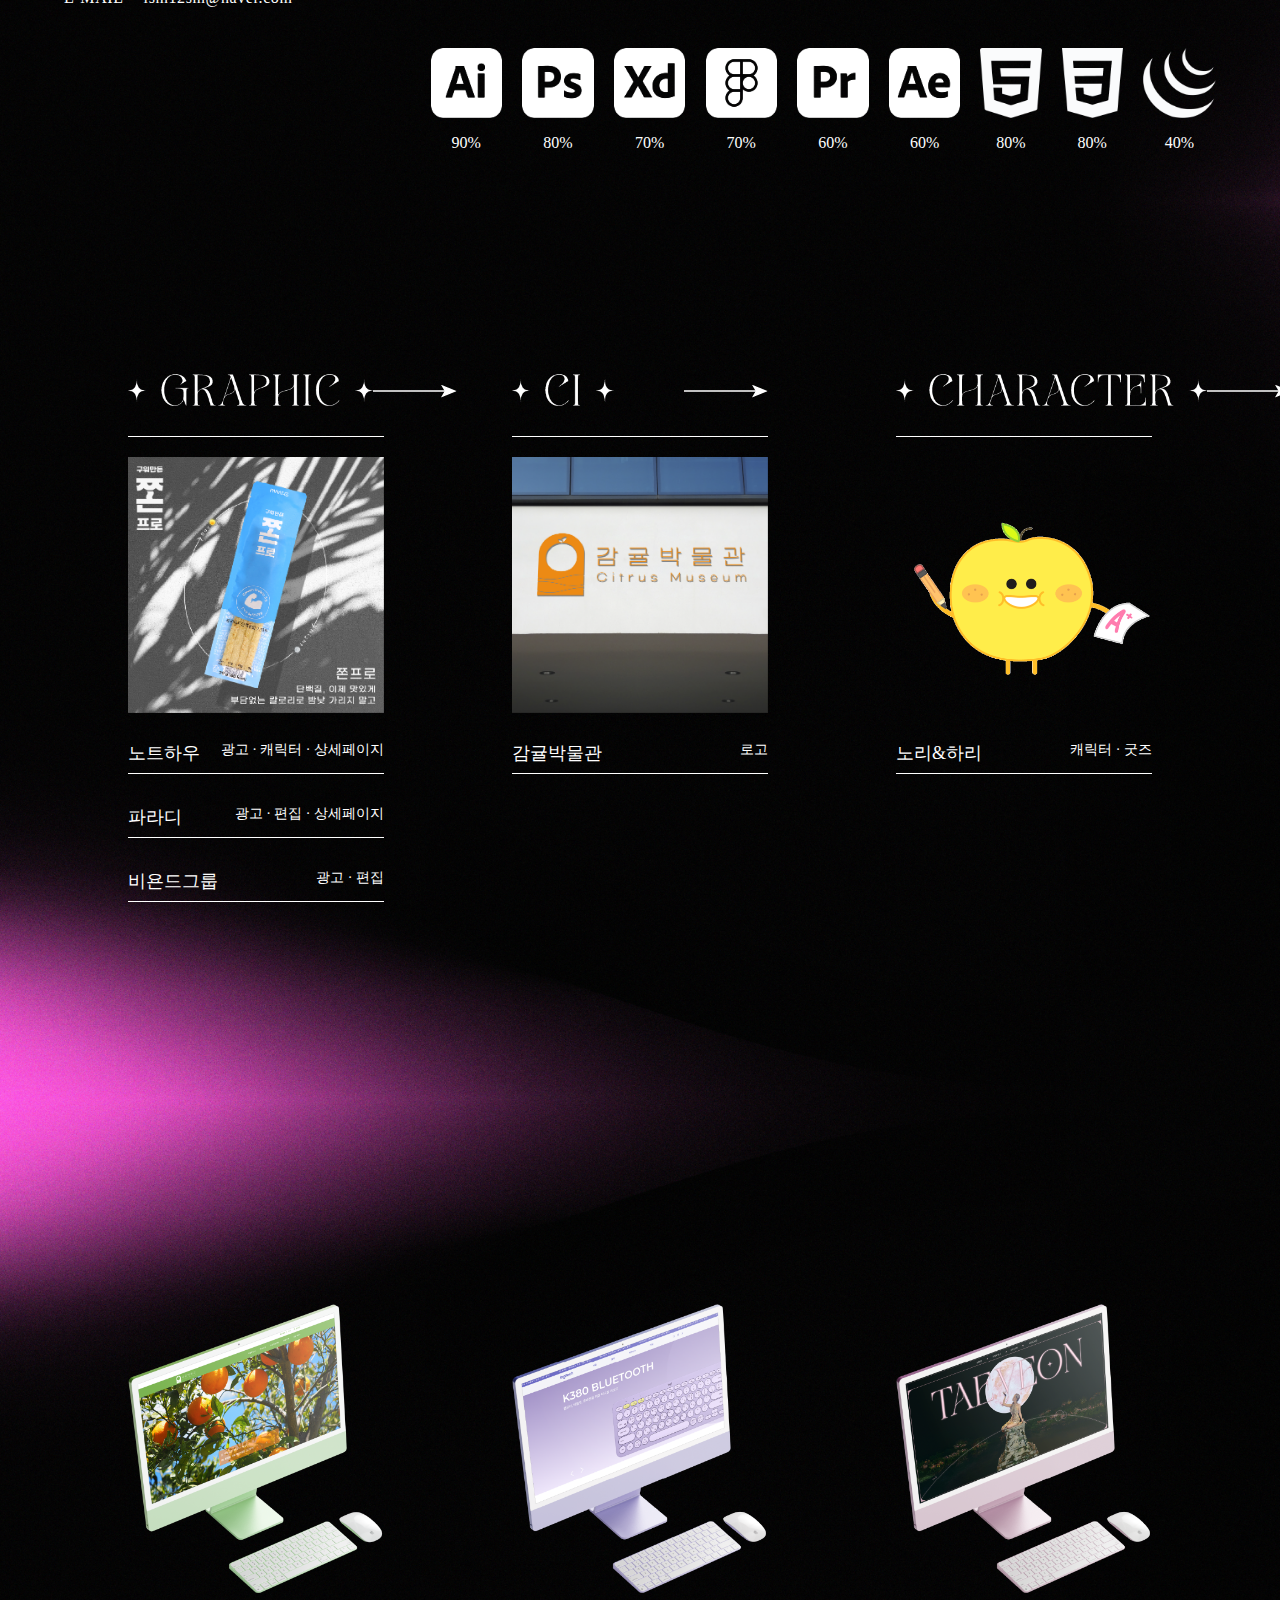
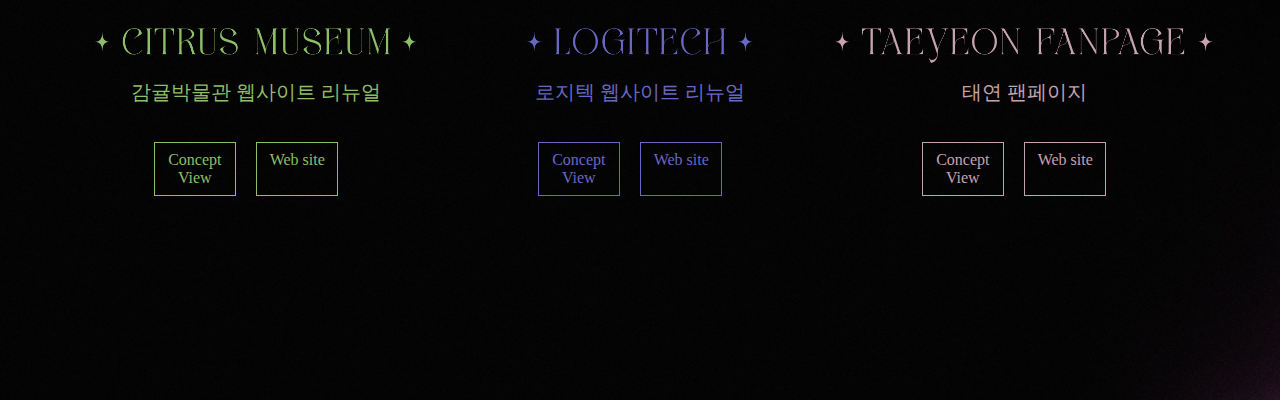
==== commit 2c13d56d: "20240202" ====
--- a/index.html
+++ b/index.html
@@ -471,144 +471,47 @@
             </article>
 
             <article class="pub">
-                <div class="citrus">
-                    <div class="back">
-                        <img src="img/publishing/back.png" alt="">
-                    </div>
-                    <div class="title">                        
-                        <img src="img/publishing/citrus.png" alt="">
-                        <h2>감귤박물관 웹사이트 리뉴얼</h2>
-                    </div>
-                    <div class="citrusBox">
-                        <div class="txtBox">
-                            <h2>감귤박물관 리디자인</h2>
-                            <div class="line"></div>
-                            <div class="info">
-                                <span>개인 프로젝트
-                                <br><b>디자인</b>&nbsp;&nbsp;&nbsp;기여도 100%
-                                <br><b>구현</b>&nbsp;&nbsp;&nbsp;&nbsp;&nbsp;&nbsp;기여도 90%</span>
-                            </div>
-                            <div class="program">
-                                <span>프로그램</span>
-                                <div class="imgBox">
-                                    <img src="img/profile/ai.png" alt="">
-                                    <img src="img/profile/ps.png" alt="">
-                                    <img src="img/profile/figma.png" alt="">
-                                    <img src="img/profile/html.png" alt="">
-                                    <img src="img/profile/css.png" alt="">
-                                    <img src="img/profile/jquery.png" alt="">
-                                </div>
-                            </div>
-                            <div class="txt">
-                                <p>제주도 서귀포에 위치한 감귤박물관 홈페이지를
-                                    <br>리디자인하였습니다.</p>
-                            </div>
-                        </div>
-                        <div class="space"></div>                        
-                        <div class="imac">
-                            <div class="more">
-                                <img src="img/publishing/citrus-more.png" alt="">
-                            </div>
-                            <img src="img/publishing/citrus-imac.png" alt="" class="image">
-                        </div>
-                        <div class="button">
-                            <p class="btn-CV">Concept View</p>
-                            <p><a href="http://lsm12sm.dothome.co.kr/project001/" target="_blank">Web site</a></p>
-                        </div>
-                    </div>
-                </div>
-
-                <div class="logi">
-                    <div class="back">
-                        <img src="img/publishing/back.png" alt="">
-                    </div>
-                    <div class="title">
-                        
-                        <img src="img/publishing/logi.png" alt="">
-                        <h2>로지텍 웹사이트 리뉴얼</h2>
-                    </div>
-                    <div class="logiBox">
-                        <div class="txtBox">
-                            <h2>로지텍 리디자인</h2>
-                            <div class="line"></div>
-                            <div class="info">
-                                <span>개인 프로젝트
-                                <br><b>디자인</b>&nbsp;&nbsp;&nbsp;기여도 100%
-                                <br><b>구현</b>&nbsp;&nbsp;&nbsp;&nbsp;&nbsp;&nbsp;기여도 90%</span>
-                            </div>
-                            <div class="program">
-                                <span>프로그램</span>
-                                <div class="imgBox">
-                                    <img src="img/profile/ai.png" alt="">
-                                    <img src="img/profile/ps.png" alt="">
-                                    <img src="img/profile/figma.png" alt="">
-                                    <img src="img/profile/html.png" alt="">
-                                    <img src="img/profile/css.png" alt="">
-                                    <img src="img/profile/jquery.png" alt="">
-                                </div>
-                            </div>
-                            <div class="txt">
-                                <p>로지텍 홈페이지 키보드 전용 웹사이트로
-                                    <br>리디자인하였습니다.</p>
-                            </div>
-                        </div>
-                        <div class="space"></div>                        
-                        <div class="imac">
-                            <div class="more">
-                                <img src="img/publishing/logi-more.png" alt="">
-                            </div>                 
-                            <img src="img/publishing/logi-imac.png" alt="" class="image">
-                        </div>
-                        <div class="button">
-                            <p class="btn-CV">Concept View</p>
-                            <p><a href="http://lsm12sm.dothome.co.kr/project002/" target="_blank">Web site</a></p>
-                        </div>
-                    </div>
-                </div>
-
-                <div class="ty">
-                    <div class="back">
-                        <img src="img/publishing/back.png" alt="">
-                        </div>
-                    <div class="title">
-                        <img src="img/publishing/ty.png" alt="">
-                        <h2>태연 팬페이지</h2>                      
-                    </div>
-                    <div class="tyBox">
-                        <div class="txtBox">
-                            <h2>태연 팬페이지</h2>
-                            <div class="line"></div>
-                            <div class="info">
-                                <span>개인 프로젝트
-                                <br><b>디자인</b>&nbsp;&nbsp;&nbsp;기여도 100%
-                                <br><b>구현</b>&nbsp;&nbsp;&nbsp;&nbsp;&nbsp;&nbsp;기여도 90%</span>
-                            </div>
-                            <div class="program">
-                                <span>프로그램</span>
-                                <div class="imgBox">
-                                    <img src="img/profile/ai.png" alt="">
-                                    <img src="img/profile/ps.png" alt="">
-                                    <img src="img/profile/html.png" alt="">
-                                    <img src="img/profile/css.png" alt="">
-                                    <img src="img/profile/jquery.png" alt="">
-                                </div>
-                            </div>
-                            <div class="txt">
-                                <p>제가 제일 좋아하는 태연 팬페이지를                                    
-                                    <br>디자인하고 퍼블리싱하였습니다.</p>
-                            </div>
-                        </div>
-                        <div class="space"></div>
-                        <div class="imac">
-                            <div class="more">
-                                <img src="img/publishing/ty-more.png" alt="">
-                            </div>                          
-                            <img src="img/publishing/ty-imac.png" alt="" class="image">
-                        </div>
-                        <div class="button">
-                            <p class="btn-CV">Concept View</p>
-                            <p><a href="http://lsm12sm.dothome.co.kr/project003/" target="_blank">Web site</a></p>
-                        </div>
+                <div class="pubBox">
+                    <div class="citrus">                     
+                            <div class="imac">
+                                <img src="img/publishing/citrus-imac.png" alt="" class="image">
+                            </div>
+                            <div class="title">                        
+                                <img src="img/publishing/citrus.png" alt="">
+                                <h2>감귤박물관 웹사이트 리뉴얼</h2>
+                            </div>
+                            <div class="button">
+                                <p class="btn-CV">Concept View</p>
+                                <p><a href="http://lsm12sm.dothome.co.kr/project001/" target="_blank">Web site</a></p>
+                            </div>
+                    </div>
+    
+                    <div class="logi">                      
+                            <div class="imac">                
+                                <img src="img/publishing/logi-imac.png" alt="" class="image">
+                            </div>
+                            <div class="title">
+                                <img src="img/publishing/logi.png" alt="">
+                                <h2>로지텍 웹사이트 리뉴얼</h2>
+                            </div>
+                            <div class="button">
+                                <p class="btn-CV">Concept View</p>
+                                <p><a href="http://lsm12sm.dothome.co.kr/project002/" target="_blank">Web site</a></p>
+                            </div>
+                    </div>
+    
+                    <div class="ty">
+                            <div class="imac">                         
+                                <img src="img/publishing/ty-imac.png" alt="" class="image">
+                            </div>
+                            <div class="title">
+                                <img src="img/publishing/ty.png" alt="">
+                                <h2>태연 팬페이지</h2>
+                            </div>
+                            <div class="button">
+                                <p class="btn-CV">Concept View</p>
+                                <p><a href="http://lsm12sm.dothome.co.kr/project003/" target="_blank">Web site</a></p>
+                            </div>
                     </div>
                 </div>
                 <div class="conceptView">
--- a/style.css
+++ b/style.css
@@ -688,34 +688,18 @@
     background-repeat: no-repeat;
     background-size: cover;
     position: relative;
-    display: flex;
     overflow: hidden;
 }
-
-.pub .back img {
-    display: none;
-    position: absolute;
-    z-index: 1000;
-}
-.pub .back.on img {
-    position: absolute;
-    width: 120px;
-    right: 5%;
-    bottom: 5%;
-    cursor: pointer;
-    z-index: 100;
-    -webkit-animation: shake-bottom 1.2s cubic-bezier(0.455, 0.030, 0.515, 0.955) both infinite;
-	animation: shake-bottom 1.2s cubic-bezier(0.455, 0.030, 0.515, 0.955) both infinite;
-}
-.citrus.on .back img {
-    display: block;
-}
-.logi.on .back img {
-    display: block;
-}
-.ty.on .back img {
-    display: block;
-}
+.pubBox {
+    width: 80%;
+    height: 100vh;
+    margin: 0 auto;
+    display: flex;
+    justify-content: space-between;
+    align-items: center;
+}
+
+
 @-webkit-keyframes shake-bottom {
     0%,
     100% {
@@ -783,22 +767,28 @@
     }
 }
 
-.pub>div {
-    width: 33.3333%;
+.pubBox>div {
+    width: 25%;
+    height: auto;
     position: relative;
-    cursor: pointer;
     transition: all 1.2s;
     visibility: visible;
-}
-
-.pub>div .title {
-    height: 4%;
-    position: absolute;
-    bottom: 25%;
-    left: 50%;
-    transform: translateX(-50%);
-}
-.pub>div .title h2 {
+    display: flex;
+    flex-direction: column;
+    justify-content: center;
+    align-items: center;
+}
+
+.pubBox>div .title {
+    height: 1%;
+    width: auto;
+    /* background-color: red; */
+    margin-bottom: 0px;
+    display: flex;
+    flex-direction: column;
+    justify-content: center;
+}
+.pubBox>div .title h2 {
     display: block;
     text-align: center;
     font-size: 20px;
@@ -813,42 +803,22 @@
 .pub .ty .title h2 {
     color: #C6A2B0;
 }
-.pub>div .title img {
-    height: 100%;
-}
-.pub>div .imac {
+.pubBox>div .title img {
+    height: 40px;
+    width: auto;
+    /* background-color: blue; */
+}
+.pubBox>div .imac {
     width: 100%;
     height: auto;
-    position: relative;
-}
-.pub>div .more {
-    width: 100%;
-    height: 100%;
-    position: absolute;
-}
-.pub>div .more img {
-    position: absolute;
-    left: 50%;
-    top: 50%;
-    transform: translate(-50%, -50%);
-    font-size: 20px;
-    transition: all 0.4s;
-    width: 200px;
-    z-index: 100;
-    opacity: 0;
-}
-.pub>div .imac:hover .more img {
-    opacity: 1;
-}
-
-.pub>div .imac .image {
+    margin-bottom: 28px;
+}
+.pubBox>div .imac .image {
     width: 100%;
     height: auto;
     transition: all 0.4s;
 }
-.pub>div .imac:hover .image {
-    opacity: 0.4;
-}
+
 
 .citrus.on {
     width: 100%;
@@ -864,14 +834,6 @@
     visibility: visible;
     cursor: default;
 }
-.citrusBox {
-    width: 60%;
-    height: 95%;
-    margin: 0 auto;
-    display: flex;
-    justify-content: center;
-    align-items: center;
-}
 
 .logi.on {
     width: 100%;
@@ -885,14 +847,6 @@
     z-index: 10;
     cursor: default;
 }
-.logiBox {
-    width: 60%;
-    height: 95%;
-    margin: 0 auto;
-    display: flex;
-    justify-content: center;
-    align-items: center;
-}
 .ty.on {
     width: 100%;
     height: 100vh;
@@ -905,97 +859,18 @@
     z-index: 10;
     cursor: default;
 }
-.tyBox {
-    width: 60%;
-    height: 95%;
-    margin: 0 auto;
-    display: flex;
-    justify-content: center;
-    align-items: center;
-}
-.pub>div.on .title {
-    height: auto;
-    position: absolute;
-    width: 240px;
-    left: 20%;
-    bottom: 73%;
-    transform: translateX(0);
-}
-.pub>div.on .title h2 {
-    display: none;
-}
-.pub>div.on .title img {
-    width: 100%;
-}
-.pub>div .txtBox {
-    display: none;
-}
-.pub>div.on .txtBox {
-    width: 40%;
-    display: block;
-}
-.pub>div.on .txtBox .title {
-    width: 60%;
-    margin-bottom: 28px;
-}
-.pub>div.on .txtBox .title img {
-    width: 100%;
-}
-.pub>div.on .txtBox .line {
-    width: 20%;
-    border: 0.5px solid #fff;
-    margin-bottom: 28px;
-}
-.pub>div.on .txtBox .info {
-    margin-bottom: 28px;
-}
-.pub>div.on .txtBox .info span {
-    line-height: 2;
-}
-.pub>div.on .txtBox .program {
-    width: 70%;
-    margin-bottom: 28px;
-}
-.pub>div.on .txtBox .program span {
-    margin-bottom: 12px;
-    display: block;
-}
-.pub>div.on .txtBox .program .imgBox {
-    display: flex;
-    justify-content: space-between;
-    width: 100%;
-}
-.pub>div.on .txtBox .program .imgBox img {
-    width: 32px;
-    height: 32px;
-}
-.pub>div.on .txtBox .txt {
-    width: 100%;
-    margin-bottom: 28px;
-}
-.pub>div.on .txtBox .txt p {
-    display: block;
-    line-height: 2;
-    font-size: 18px;
-}
-.pub>div .button {
-    width: 40%;
-    display: flex;
-    position: absolute;
+
+.pubBox>div .button {
+    width: 80%;
+    display: flex;
     justify-content: space-between;
     bottom: 16%;
 }
-.pub>div.on .button {
-    display: none;
-    /* width: 15%;
-    left: 20%;
-    bottom: 30%; */
-}
-.pub>div .button p {
+.pubBox>div .button p {
     display: block;
     padding: 8px 0px;
     margin-right: 20px;
-    width: 120px;
+    width: 160px;
     text-align: center;
     transition: all 0.4s;
     cursor: pointer;
@@ -1022,37 +897,29 @@
     background-color: #6967C3;
     color: #fff;
 }
-.pub .ty .button p {
+.ty .button p {
     border: 0.8px solid #C6A2B0;
     color: #C6A2B0;
 }
-.pub .ty .button p a {
+.ty .button p a {
     color: #C6A2B0;
 }
-.pub .ty .button p:hover {
+.ty .button p:hover {
     background-color: #C6A2B0;
     color: #fff;
 }
-.pub>div .button p:hover a {
-    color: #fff;
-}
-
-.pub>div.on .space {
-    width: 20%;
-}
-.pub>div.on .imac {
-    width: 40%;
-}
-.pub>div.on .imac img {
-    width: 100%;
-}
-.pub>div .CV {
+.pubBox>div .button p:hover a {
+    color: #fff;
+}
+
+
+.pubBox>div .CV {
     position: absolute;
     width: 100%;
     height: 100%;
     overflow: auto;
 }
-.pub>div .CV img {
+.pubBox>div .CV img {
     width: 60%;
     position: absolute;
     top: 15%;
@@ -1068,6 +935,7 @@
     transition: all 1s;
     opacity: 0;
     pointer-events: none;
+    top: 0;
 }
 .pub .conceptView.on {
     background-color: rgba(0, 0, 0, 0.6);
